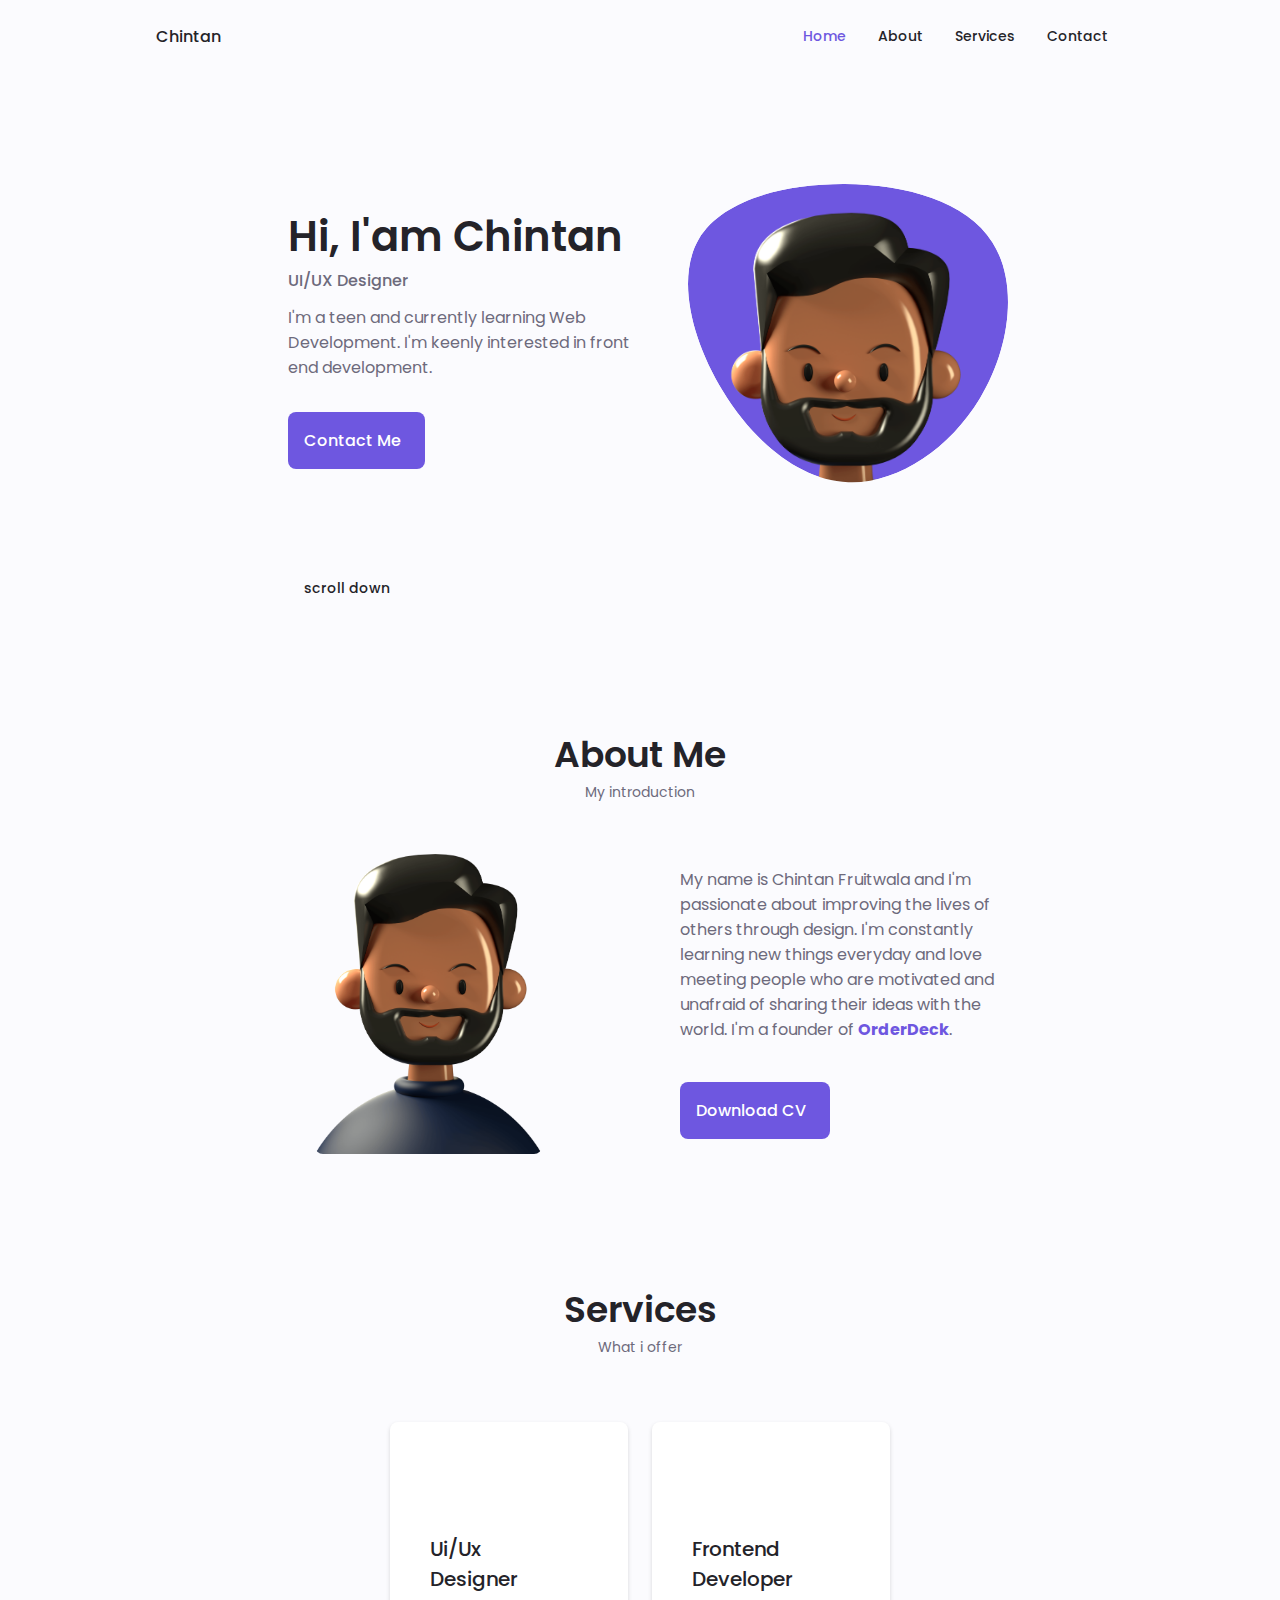
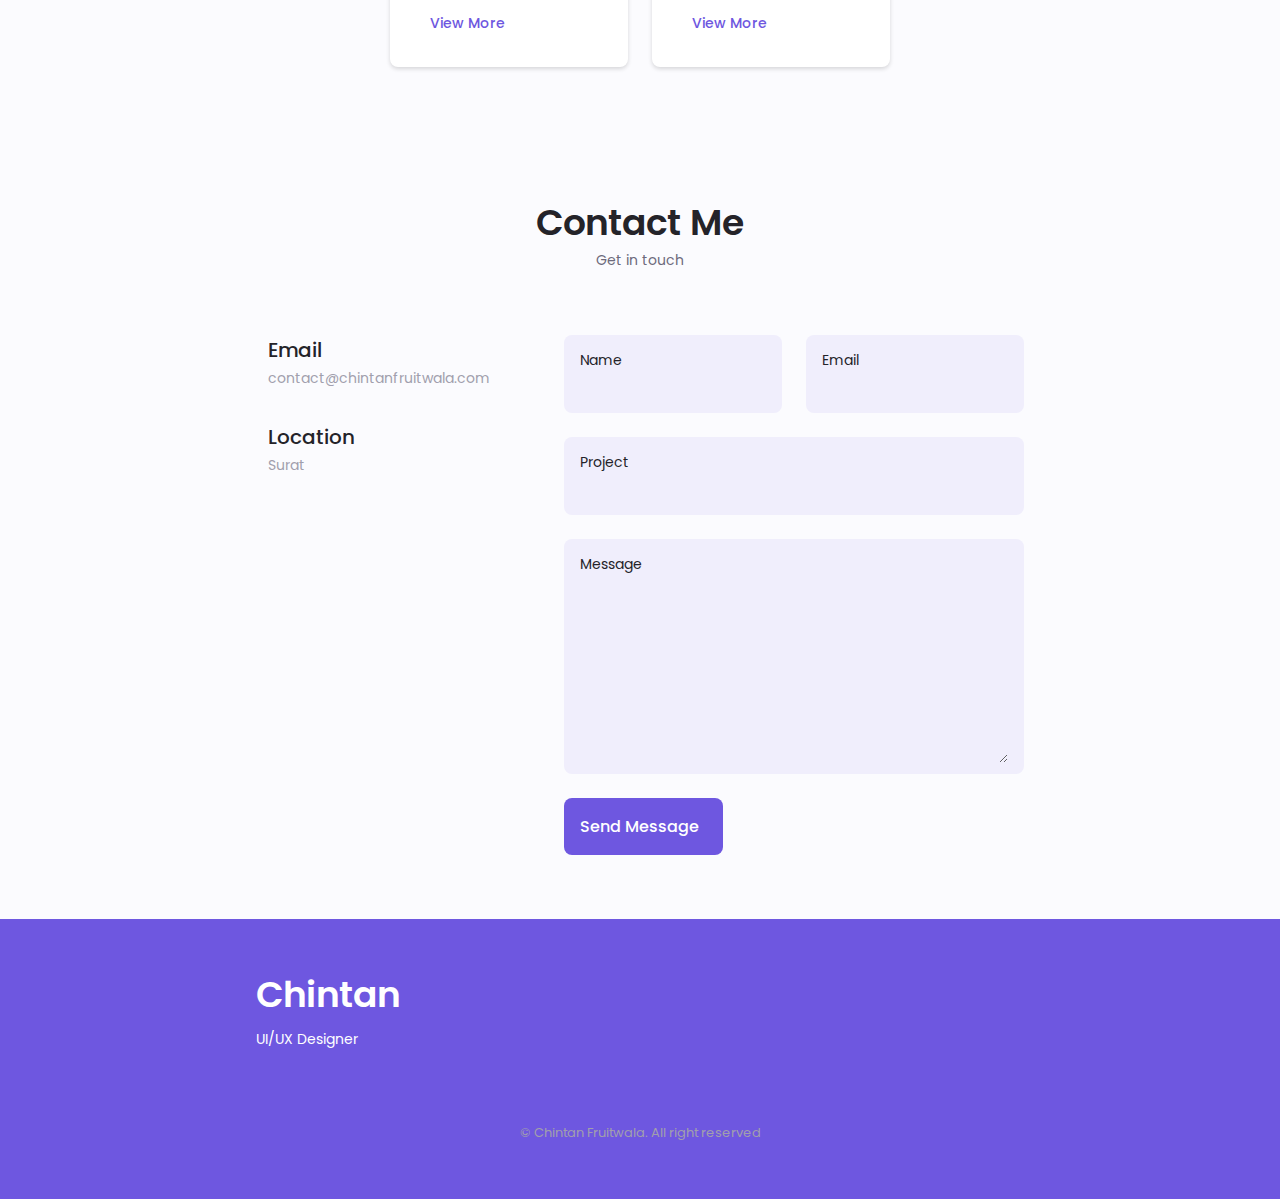
==== index.html @ b018b9fb "Update index.html" ====
<!DOCTYPE html>
    <html lang="en">
    <head>
        
        <!-- Global site tag (gtag.js) - Google Analytics -->
<script async src="https://www.googletagmanager.com/gtag/js?id=G-M8JBEVE46S"></script>
<script>
  window.dataLayer = window.dataLayer || [];
  function gtag(){dataLayer.push(arguments);}
  gtag('js', new Date());

  gtag('config', 'G-M8JBEVE46S');
</script>
        
        <meta charset="UTF-8">
        <meta name="viewport" content="width=device-width, initial-scale=1.0">
           <meta property="og:image" content="https://lh3.googleusercontent.com/fREFjlYlvXl6P2tZYqw1nHJcGnkgIYesmIPYkPiJf-Yu5zZb_kbfrJtriBuGWwwxNN6UVWd-kQT_v7HffkP0263X3piTip_DnR-dN66B=s1200" />
		<meta name="thumbnail" content="https://lh3.googleusercontent.com/fREFjlYlvXl6P2tZYqw1nHJcGnkgIYesmIPYkPiJf-Yu5zZb_kbfrJtriBuGWwwxNN6UVWd-kQT_v7HffkP0263X3piTip_DnR-dN66B=s1200" />
	
	
	
		<meta name="keywords" content="Chintan,chintan fruitwala,digital chintan,chintan patel,Chintan,Chintan Fruitwala">
	
	
		<meta name="description" content="UI/UX Designer">

        <!--==================== UNICONS ====================-->
        <link rel="stylesheet" href="https://unicons.iconscout.com/release/v3.0.6/css/line.css">
        
        <!--==================== SWIPER CSS ====================-->
        <link rel="stylesheet" href="assets/css/swiper-bundle.min.css">
        
        <!--==================== CSS ====================-->
        <link rel="stylesheet" href="assets/css/styles.css">

        <title>Chintan Fruitwala</title>
        <link rel="shortcut icon" type="png" href="assets/img/perfil.png"/>
    </head>
        
        
      
        
        
    <body>
        <!--==================== HEADER ====================-->
        <header class="header" id="header">
            <nav class="nav container">
                <a href="#" class="nav__logo">Chintan</a>

                <div class="nav__menu" id="nav-menu">
                    <ul class="nav__list grid">
                        <li class="nav__item">
                            <a href="#home" class="nav__link active-link">
                                <i class="uil uil-estate nav__icon"></i> Home
                            </a>
                         </li>
                        <li class="nav__item">
                            <a href="#about" class="nav__link">
                                <i class="uil uil-user nav__icon"></i> About
                            </a>
                        </li> 
                        <!-- <li class="nav__item">
                            <a href="#skills" class="nav__link">
                                <i class="uil uil-file-alt nav__icon"></i> Skills
                            </a>
                        </li> -->
                        <li class="nav__item">
                            <a href="#services" class="nav__link">
                                <i class="uil uil-briefcase-alt nav__icon"></i> Services
                            </a>
                        </li>
<!--                         <li class="nav__item">
                            <a href="#portfolio" class="nav__link">
                                <i class="uil uil-scenery nav__icon"></i> Portfolio
                            </a>
                        </li> -->
                        <li class="nav__item">
                            <a href="#contact" class="nav__link">
                                <i class="uil uil-message nav__icon"></i> Contact
                            </a>
                        </li> 
                    </ul>
                    <i class="uil uil-times nav__close" id="nav-close"></i>
                </div>

                <div class="nav__btns">
                    <!-- Theme change button  -->
                    <i class="uil uil-moon change-theme" id="theme-button"></i>

                <div class="nav__toggle" id="nav-toggle">
                    <i class="uil uil-apps"></i>
                    </div>
                </div>
            </nav>
        </header>

        <!--==================== MAIN ====================-->
        <main class="main">
            <!--==================== HOME ====================-->
            <section class="home section" id="home">
                <div class="home__container container grid">
                    <div class="home__content grid">
                        <div class="home__social">
                            <a href="Chintan-CV.html" target="_blank" class="home__social-icon">
                                <i class="uil uil-linkedin-alt"></i>
                            </a>

                            <a href="Chintan-CV.html" target="_blank" class="home__social-icon">
                                <i class="uil uil-dribbble"></i>
                            </a>

                            <a href="https://github.com/chintan1209" target="_blank" class="home__social-icon">
                                <i class="uil uil-github"></i>
                            </a>
                        </div>
                        <div class="home__img">
                            <svg class="home__blob" viewBox="0 0 200 187" xmlns="http://www.w3.org/2000/svg" xmlns:xlink="http://www.w3.org/1999/xlink">
                                <mask id="mask0" mask-type="alpha">
                                    <path d="M190.312 36.4879C206.582 62.1187 201.309 102.826 182.328 134.186C163.346 165.547 
                                    130.807 187.559 100.226 186.353C69.6454 185.297 41.0228 161.023 21.7403 129.362C2.45775 
                                    97.8511 -7.48481 59.1033 6.67581 34.5279C20.9871 10.1032 59.7028 -0.149132 97.9666 
                                    0.00163737C136.23 0.303176 174.193 10.857 190.312 36.4879Z"/>
                                </mask>
                                <g mask="url(#mask0)">
                                    <path d="M190.312 36.4879C206.582 62.1187 201.309 102.826 182.328 134.186C163.346 
                                    165.547 130.807 187.559 100.226 186.353C69.6454 185.297 41.0228 161.023 21.7403 
                                    129.362C2.45775 97.8511 -7.48481 59.1033 6.67581 34.5279C20.9871 10.1032 59.7028 
                                    -0.149132 97.9666 0.00163737C136.23 0.303176 174.193 10.857 190.312 36.4879Z"/>

                                    <image class="home__blob-img" x="12" y='18' xlink:href="assets/img/perfil.png"/>
                                </g>
                            </svg>
                        </div>

                        <div class="home__data">
                            <h1 class="home__title">Hi, I'am Chintan</h1>
                            <h3 class="home__subtitle">UI/UX Designer</h3>
                            <p class="home__description">I'm a teen and currently learning Web Development. I'm keenly interested in front end development. 
                                </p>
                            <a href="#contact" class="button button--flex">
                                Contact Me <i class="uil uil-message button__icon"></i>
                            </a>
                        </div>
                    </div>
                    <div class="home__scroll">
                        <a href="#about" class="home__scroll-button button--flex">
                            <i class="uil uil-mouse-alt home__scroll-mouse"></i>
                            <span class="home__scroll-name">scroll down</span>
                            <i class="uil uil-arrow-down home__scroll-arrow"></i>
                        </a>
                    </div>
                </div>

            </section>

            <!--==================== ABOUT ====================-->
           <section class="about section" id="about">
                <h2 class="section__title">About Me</h2>
                <span class="section__subtitle">My introduction</span>

                <div class="about__container container grid">
                    <img src="assets/img/about.jpg" alt="" class="about__img">

                    <div class="about__data">
                        <p class="about__description">My name is Chintan Fruitwala and I'm passionate about improving the lives of others through design. I'm constantly learning new things everyday and love meeting people who are motivated and unafraid of sharing their ideas with the world. I'm a founder of <a  class="orderdeck" href="https://orderdeck.site" target="_blank" rel="noopener noreferrer">OrderDeck</a>.</p>
                        <style>
                        .orderdeck{
                            color: #6e57e0;
                            font-weight: bold;
                        }
                        </style>



                        <!-- <div class="about__info">
                            <div>
                                <span class="about__info-title">08+</span>
                                <span class="about__info-name">Years <br> experience</span>
                            </div> 

                            <div>
                                <span class="about__info-title">20+</span>
                                <span class="about__info-name">Completed <br> projects</span>
                            </div>

                            <div>
                                <span class="about__info-title">05+</span>
                                <span class="about__info-name">Companies <br> worked</span>
                            </div>
                            </div> -->
                            <div class="about__buttons">
                                <a href="Chintan-CV.html" class="button button--flex">
                                    Download CV <i class="uil uil-file-download-alt button__icon"></i>
                                </a>
                            </div>
                        </div>
                    </div>
                </div>
            </section>

            <!--==================== SERVICES ====================-->
            <section class="services section" id="services">
                <h2 class="section__title">Services</h2>
                <span class="section__subtitle">What i offer</span>

                <div class="services__container container grid">
                    <!--==================== SERVICES 1 ====================-->
                    <div class="services__content">
                        <div>
                            <i class="uil uil-web-grid services__icon"></i>
                            <h3 class="services__title">Ui/Ux <br> Designer</h3>
                        </div>

                        <span class="button button--flex button--small button--link services__button">
                            View More
                            <i class="uil uil-arrow-right button__icon"></i>
                        </span>

                        <div class="services__modal">
                            <div class="services__modal-content">
                                <h4 class="services__modal-title">Ui/Ux <br> Designer</h4>
                                <i class="uil uil-times services__modal-close"></i>

                                <ul class="services__modal-services grid">
                                    <li class="services__modal-service">
                                        <i class="uil uil-check-circle services__modal-icon"></i>
                                        <p>I develop the user interface.</p>
                                    </li>
                                    <li class="services__modal-service">
                                        <i class="uil uil-check-circle services__modal-icon"></i>
                                        <p>Web page development.</p>
                                    </li>
                                    <li class="services__modal-service">
                                        <i class="uil uil-check-circle services__modal-icon"></i>
                                        <p>I create ux element interactions.</p>
                                    </li>
                                    <li class="services__modal-service">
                                        <i class="uil uil-check-circle services__modal-icon"></i>
                                        <p>I position your company brand.</p>
                                    </li>
                                </ul>
                            </div>
                        </div>
                    </div>

                    <!--==================== SERVICES 2 ====================-->
                    <div class="services__content">
                        <div>
                            <i class="uil uil-arrow services__icon"></i>
                            <h3 class="services__title">Frontend <br> Developer</h3>
                        </div>

                        <span class="button button--flex button--small button--link services__button">
                            View More
                            <i class="uil uil-arrow-right button__icon"></i>
                        </span>

                        <div class="services__modal">
                            <div class="services__modal-content">
                                <h4 class="services__modal-title">Frontend <br> Developer</h4>
                                <i class="uil uil-times services__modal-close"></i>

                                <ul class="services__modal-services grid">
                                    <li class="services__modal-service">
                                        <i class="uil uil-check-circle services__modal-icon"></i>
                                        <p>I develop the user interface.</p>
                                    </li>
                                    <li class="services__modal-service">
                                        <i class="uil uil-check-circle services__modal-icon"></i>
                                        <p>Web page development.</p>
                                    </li>
                                    <li class="services__modal-service">
                                        <i class="uil uil-check-circle services__modal-icon"></i>
                                        <p>I create ux element interactions.</p>
                                    </li>
                                    <li class="services__modal-service">
                                        <i class="uil uil-check-circle services__modal-icon"></i>
                                        <p>I position your company brand.</p>
                                    </li>
                                </ul>
                            </div>
                        </div>
                    </div>

                    <!--==================== SERVICES 3 ====================-->
                    
                        </div>
                    </div>
                </div>
            </section>

            <!--==================== PORTFOLIO ====================-->
<!--             <section class="portfolio section" id="portfolio">
                <h2 class="section__title">Portfolio</h2>
                <span class="section__subtitle">Most recent work</span>

                <div class="portfolio__container container swiper-container">
                    <div class="swiper-wrapper"> -->
                        <!--==================== PORTFOLIO 1====================-->
<!--                         <div class="portfolio__content grid swiper-slide">
                            <img src="assets/img/Screenshot 2021-08-11 at 10.11.55 AM.png" alt="" class="portfolio">

                            <div class="portfolio__data">
                                <h3 class="portfolio__title">Interior Design Portfolio </h3>
                                <p class="portfolio__description">Website adaptable to all devices, with ui components and animated interactions.</p>
                                <a href="https://enkoresttudio.netlify.app/" class="button button--flex button--small portfolio__button">
                                    Demo
                                    <i class="uil uil-arrow-right button__icon"></i>
                                </a>
                            </div>
                        </div> -->

                        <!--==================== PORTFOLIO 2====================-->
                        <!-- <div class="portfolio__content grid swiper-slide">
                            <img src="assets/img/portfolio2.jpg" alt="" class="portfolio">

                            <div class="portfolio__data">
                                <h3 class="portfolio__title">Brand Design</h3>
                                <p class="portfolio__description">Website adaptable to all devices, with ui components and animated interactions.</p>
                                <a href="#" class="button button--flex button--small portfolio__button">
                                    Demo
                                    <i class="uil uil-arrow-right button__icon"></i>
                                </a>
                            </div>
                        </div> -->

                        <!--==================== PORTFOLIO 3 ====================-->
                        <!-- <div class="portfolio__content grid swiper-slide">
                            <img src="assets/img/portfolio3.jpg" alt="" class="portfolio">

                            <div class="portfolio__data">
                                <h3 class="portfolio__title">Online Store</h3>
                                <p class="portfolio__description">Website adaptable to all devices, with ui components and animated interactions.</p>
                                <a href="#" class="button button--flex button--small portfolio__button">
                                    Demo
                                    <i class="uil uil-arrow-right button__icon"></i>
                                </a>
                            </div>
                        </div>
                    </div> -->

                    <!-- Add Arrows -->
                    <!-- <div class="swiper-button-next">
                        <i class="uil uil-angle-right-b swiper-portfolio-icon"></i>
                    </div>
                    <div class="swiper-button-prev">
                        <i class="uil uil-angle-left-b swiper-portfolio-icon"></i>
                    </div> -->

                    <!-- Add Pagination -->
                    <!-- <div class="swiper-pagination"></div>
                </div> -->
            </section>
                 

            <!--==================== CONTACT ME ====================-->
            <section class="contact section" id="contact">
                <h2 class="section__title">Contact Me</h2>
                <span class="section__subtitle">Get in touch</span>
              

                <div class="contact__container container grid">
                    <div>
                        <!--<div class="contact__information">
                            <i class="uil uil-phone contact__icon"></i>

                            <div>
                                <h3 class="contact__title">Call Me</h3>
                                <span class="contact__subtitle">63542-58598</span>
                            </div>
                        </div>-->

                        <div class="contact__information">
                            <i class="uil uil-envelope contact__icon"></i>

                            <div>
                                <h3 href="contact@chintanfruitwala.com" class="contact__title">Email</h3>
                                <span href="contact@chintanfruitwala.com" class="contact__subtitle">contact@chintanfruitwala.com</span>
                            </div>
                        </div>

                        <div class="contact__information">
                            <i class="uil uil-map-marker contact__icon"></i>

                            <div>
                                <h3 class="contact__title">Location</h3>
                                <span class="contact__subtitle">Surat</span>
                            </div>
                        </div>
                    </div>

                    <form action="https://formsubmit.co/chintanfruitwala@gmail.com" method="POST" class="contact__form grid">
                        <div class="contact__inputs grid">
                            <div class="contact__content">
                                <label for="" class="contact__label">Name</label>
                                <input type="text" name="name" class="contact__input">
                            </div>

                            <div class="contact__content">
                                <label for="" class="contact__label">Email</label>
                                <input type="email" name="email"class="contact__input">
                            </div>
                        </div>
                        <div class="contact__content">
                            <label for="" class="contact__label">Project</label>
                            <input type="text" name="project" class="contact__input">
                        </div>
                
                         <input type="hidden" name="_captcha" value="false">
                         
                       
                            
                        <input type="hidden" name="_next" value="https://chintanfruitwala.com">
                        

                        
                            
                        <input type="hidden" name="_autoresponse" value="Thank You!">
                      




                        <div class="contact__content">
                            <label for="" class="contact__label">Message</label>
                            <textarea name="message" id="" cols="0" rows="7" class="contact__input"></textarea>
                        </div>

                        <!-- <div>
                            <button type="submit" href="#" class="button button--flex">
                                Send Message
                                <i class="uil uil-message button__icon"></i>
                            </button> -->

                            <div>
                            <button class="button button--flrx" onclick="myFunction()">Send Message
                                <i class="uil uil-message button__icon"></i>

                            
                            </button>

<script>
function myFunction() {
  alert("Thank You!");
}
</script>
   



                        </div>
                    </form>
                </div>
            </section>
        </main>

        <!--==================== FOOTER ====================-->
        <footer class="footer">
            <div class="footer__bg">
                <div class="footer__container container grid">
                    <div>
                        <h1 class="footer__title">Chintan</h1>
                        <span class="footer__subtitle">UI/UX Designer</span>
                    </div>

                    <!-- <ul class="footer__links">
                        
                            <a href="#portfolio" class="footer__link">Portfolio</a>
                        </li>
                        <li>
                            <a href="#about" class="footer__link">About</a>
                        </li>
                        <li>
                        <li>
                            <a href="#contact" class="footer__link"></a>
                        </li>
                    </ul> -->

                    <div class="footer__socials">
                        <a href="https://www.facebook.com/chintan1209" target="_blank" class="footer__social">
                            <i class="uil uil-facebook-f"></i>
                        </a>

                        <a href="https://www.instagram.com/chintangotnochill" target="_blank" class="footer__social">
                            <i class="uil uil-instagram"></i>
                        </a>

                        <a href="https://twitter.com/chintangotchill" target="_blank" class="footer__social">
                            <i class="uil uil-twitter-alt"></i>
                        </a>
                    </div>
                </div>

                <p class="footer__copy">&#169; Chintan Fruitwala. All right reserved</p>
            </div>
        </footer>
        
        <!--==================== SCROLL TOP ====================-->
        <a href="#" class="scrollup" id="scroll-up">
            <i class="uil uil-arrow-up scrollup__icon"></i>
        </a>
        

        <!--==================== SWIPER JS ====================-->
        <script src="assets/js/swiper-bundle.min.js"></script>

        <!--==================== MAIN JS ====================-->
        <script src="assets/js/main.js"></script>
    </body>
    
</html>
---- assets/css/styles.css ----
/*==================== GOOGLE FONTS ====================*/
@import url('https://fonts.googleapis.com/css2?family=Poppins:wght@400;500;600&display=swap');

/*==================== VARIABLES CSS ====================*/
:root { 
    --header-height: 3rem;

    /*========== Colors ==========*/
    /* Change favorite color */
    --hue-color: 250; /*Purple 250 - Green 142 - Blue 230 - Pink 340*/

    /* HSL color mode */
    --first-color: hsl(var(--hue-color), 69%, 61%);
    --first-color-second: hsl(var(--hue-color), 69%, 61%);
    --first-color-alt: hsl(var(--hue-color), 57%, 53%);
    --first-color-lighter: hsl(var(--hue-color), 92%, 85%);
    --title-color: hsl(var(--hue-color), 8%, 15%);
    --text-color: hsl(var(--hue-color), 8%, 45%);
    --text-color-light: hsl(var(--hue-color), 8%, 65%);
    --input-color: hsl(var(--hue-color), 70%, 96%);
    --body-color: hsl(var(--hue-color), 60%, 99%);
    --container-color: #FFF;
    --scroll-bar-color: hsl(var(--hue-color), 12%, 90%);
    --scroll-thumb-color: hsl(var(--hue-color), 12%, 80%);


    /*========== Font and typography ==========*/
    --body-font: 'Poppins', sans-serif;

    /* .5rem = 8px, 1rem = 16px, 1.5rem = 24px ... */
    --big-font-size: 2rem;
    --h1-font-size: 1.5rem;
    --h2-font-size: 1.25rem;
    --h3-font-size: 1.125rem;
    --normal-font-size: .938rem;
    --small-font-size: .813rem;
    --smaller-font-size: .75rem;

    /*========== Font weight ==========*/
    --font-medium: 500;
    --font-semi-bold: 600;

    /*========== Margenes Bottom ==========*/
    /* .25rem = 4px, .5rem = 8px, .75rem = 12px ... */
    --mb-0-25: .25rem;
    --mb-0-5: .5rem;
    --mb-0-75: .75rem;
    --mb-1: 1rem;
    --mb-1-5: 1.5rem;
    --mb-2: 2rem;
    --mb-2-5: 2.5rem;
    --mb-3: 3rem;

    /*========== z index ==========*/
    --z-tooltip: 10;
    --z-fixed: 100;
    --z-modal: 1000;
}

/* Font size for large devices */
@media screen and (min-width: 968px) {
    :root {
        --big-font-size: 2.6rem;
        --h1-font-size: 2.25rem;
        --h2-font-size: 1.5rem;
        --h3-font-size: 1.25rem;
        --normal-font-size: 1rem;
        --small-font-size: .875rem;
        --smaller-font-size: .813rem;
    }
}

/*========== Variables Dark theme ==========*/
body.dark-theme{
    /* HSL color mode */
    --first-color-second: hsl(var(--hue-color), 30%, 8%);
    --title-color: hsl(var(--hue-color), 8%, 95%);
    --text-color: hsl(var(--hue-color), 8%, 75%);
    --input-color: hsl(var(--hue-color), 29%, 16%);
    --body-color: hsl(var(--hue-color), 28%, 12%);
    --container-color: hsl(var(--hue-color), 29%, 16%);
    --scroll-bar-color: hsl(var(--hue-color), 12%, 48%);
    --scroll-thumb-color: hsl(var(--hue-color), 12%, 36%);

}

/*========== Button Dark/Light ==========*/
.nav__btns{
    display: flex;
    align-items: center;
}
.change-theme{
    font-size: 1.25rem;
    color: var(--title-color);
    margin-right: var(--mb-1);
    cursor: pointer;
}
.change-theme:hover{
    color: var(--first-color);
}




/*==================== BASE ====================*/
*{
    box-sizing: border-box;
    padding: 0;
    margin: 0;
}

html{
    scroll-behavior: smooth;
}

body{
    margin: 0 0 var(--header-height) 0;
    font-family: var(--body-font);
    font-size: var(--normal-font-size);
    background-color: var(--body-color);
    color: var(--text-color);
}

h1,h2,h3,h4{
    color: var(--title-color);
    font-weight: var(--font-semi-bold);
}

ul{
    list-style: none;
}

a{
    text-decoration: none;

}

img{
    max-width: 100%;
    height: auto;
    border-radius: .5rem;
}
/*==================== REUSABLE CSS CLASSES ====================*/
.section{
    padding: 2rem 0 4rem;
}

.section__title{
    font-size: var(--h1-font-size);

}

.section__subtitle{
    display: block;
    font-size: var(--small-font-size);
    margin-bottom: var(--mb-3);
}

.section__title,
.section__subtitle{
    text-align: center;
}

/*==================== LAYOUT ====================*/
.container{
    max-width: 768px;
    margin-left: var(--mb-1-5);
    margin-right: var(--mb-1-5);

}

.grid{
    display: grid;
    gap: 1.5rem;
}

.header{
    width: 100%;
    position: fixed;
    bottom: 0;
    left: 0;
    z-index: var(--z-fixed);
    background-color: var(--body-color);
}
/*==================== NAV ====================*/
.nav{
    max-width: 968px;
    height: var(--header-height);
    display: flex;
    justify-content: space-between;
    align-items: center;
}

.nav__logo,
.nav__toggle{
    color: var(--title-color);
    font-weight: var(--font-medium);
}

.nav__logo:hover{
    color: var(--first-color);
}

.nav__toggle{
    font-size: 1.1rem;
    cursor: pointer;
}

.nav__toggle:hover{
    color: var(--first-color);
}

@media screen and (max-width: 767px){
    .nav__menu{
        position: fixed;
        bottom: -100%;
        left: 0;
        width: 100%;
        background-color: var(--body-color);
        padding: 2rem 1.5rem 4rem;
        box-shadow: 0 -1px 4px rgba(0, 0, 0,.15);
        border-radius: 1.5rem 1.5rem 0 0;
        transition: .3s;
        
    }
}

.nav__list{
    grid-template-columns: repeat(3, 1fr);
    gap: 2rem;
}

.nav__link{
    display: flex;
    flex-direction: column;
    align-items: center;
    font-size: var(--small-font-size);
    color: var(--title-color);
    font-weight: var(--font-medium);

    
}
.nav__link:hover{
    color: var(--first-color);
}

.nav__icon{
    font-size: 1.2rem;
    
}

.nav__close{
    position: absolute;
    right: 1.3em;
    bottom: .5rem;
    font-size: 1.5rem;
    cursor: pointer;
    color: var(--first-color);
}

.nav__close:hover{
    color: var(--first-color);
}

/* show menu */
.show-menu{
    bottom: 0;
}

/* Active link */
.active-link{
    color: var(--first-color);
}

/* Change background header */
.scroll-header{
    box-shadow: 0 -1px 4px rgba(0, 0, 0, .15);
}



/*==================== HOME ====================*/

.home__container{
    gap: 1rem;
}


.home__content{
    grid-template-columns: .5fr 3fr;
    padding-top: 3.5rem;
    align-items: center;
}

.home__social{
    display: grid;
    grid-template-columns: max-content;
    row-gap: 1rem;
    
}

.home__social-icon{
    font-size: 1.25rem;
    color: var(--first-color);

}

.home__social-icon:hover{
    color: var(--first-color);
    
}

.home__blob{
    width: 200px;
    fill: var(--first-color);
}
.home__blob-img{
    width: 170px;
}

.home__data{
    grid-column: 1/3;

}

.home__title{
    font-size: var(--big-font-size);

}

.home__subtitle{
    font-size: var(--b3-font-size);
    color: var(--text-color);
    font-weight: var(--font-medium);
    margin-bottom: var(--mb-0-75);
}

.home__description{
    margin-bottom: var(--mb-2);
    
}

.home__scroll{
    display: none;

}

.home__scroll-button{
    color: var(--first-color);
    transition: .3s;
}

.home__scroll-button:hover{
    transform: translateY(0.25rem);
    
}
.home__scroll-mouse{
    font-size: 2rem;
}

.home__scroll-name{
    font-size: var(--small-font-size);
    color: var(--title-color);
    font-weight: var(--font-medium);
    margin-right: var(--mb-0-25);

}

.home__scroll-arrow{
    font-size: 1.25rem;
}

/*==================== BUTTONS ====================*/


.button{
    display: inline-block;
    background-color: var(--first-color);
    color: #FFF;
    padding: 1rem;
    border-radius: .5rem;
    font-weight: var(--font-medium);
    border: aqua;
    font-family: 'Poppins';
    font-size: 16px;
}
.button:hover{
    background-color: var(--first-color-alt);
}
.button__icon{
    font-size: 1.25rem;
    margin-left: var(--mb-0-5);
    transition: .3s;
}
.button--white{
    background-color: #FFF;
    color: var(--first-color);
}

.button--white:hover{
    background-color: #FFF;
}



.button--flex{
    display: inline-flex;
    align-items: center;
}

.button--small{
    padding: .75rem 1rem;
}

.button--link{
    padding: 0;
    background-color: transparent;
    color: var(--first-color);
}
.button--link:hover{
    background-color: transparent;
    color: var(--first-color-alt);
}

.button.button.button--flrx {
    display: inline-flex;
    align-items: center;
}




/*==================== ABOUT ====================*/
.about__img{
    width: 200px;
    border-radius: .5rem;
    justify-self: center;
    align-self: center;
}
.about__description{
    text-align: center;
    margin-bottom: var(--mb-2-5);
    
}

.about__info{
    display: flex;
    justify-content: space-evenly;
    margin-bottom: var(--mb-2-5);

}

.about__info-title{
    font-size: var(--h2-font-size);
    font-weight: var(--font-semi-bold);
    color: var(--title-color);
}
.about__info-name{
    font-size: var(--smaller-font-size);

}

.about__info-title,
.about__info-name{
    display: block;
    text-align: center;

}
.about__buttons{
    display: flex;
    justify-content: center;
}



/*==================== SKILLS ====================*/
.skills__container {
    row-gap: 0;
  }
  
  .skills__header {
    display: flex;
    align-items: center;
    margin-bottom: var(--mb-2-5);
    cursor: pointer;
  }
  
  .skills__icon, .skills__arrow {
    font-size: 2rem;
    color: var(--first-color);
  }
  
  .skills__icon {
    margin-right: var(--mb-0-75);
  }
  
  .skills__title {
    font-size: var(--h3-font-size);
  }
  
  .skills__subtitle {
    font-size: var(--smaller-font-size);
    color: var(--text-color-light);
  }
  
  .skills__arrow {
    margin-left: auto;
    transition: .4s;
  }
  
  .skills__list {
    row-gap: 1.5rem;
    padding-left: 2.7rem;
  }
  
  .skills__titles {
    display: flex;
    justify-content: space-between;
    margin-bottom: var(--mb-0-5);
  }
  
  .skills__name {
    font-size: var(--normal-font-size);
    font-weight: var(--font-medium);
  }
  
  .skills__bar, .skills__percentage {
    height: 5px;
    border-radius: .25rem;
  }
  
  .skills__bar {
    background-color: var(--first-color-lighter);
  }
  
  .skills__percentage {
    display: block;
    background-color: var(--first-color);
  }
  
  .skills__html {
    width: 90%;
  }
  
  .skills__css {
    width: 80%;
  }
  
  .skills__js {
    width: 60%;
  }
  
  .skills__react {
    width: 85%;
  }
  
  .skills__php {
    width: 80%;
  }
  
  .skills__node {
    width: 70%;
  }
  
  .skills__firebase {
    width: 90%;
  }
  
  .skills__python {
    width: 55%;
  }
  
  .skills__figma {
    width: 90%;
  }
  
  .skills__sketch {
    width: 85%;
  }
  
  .skills__photoshop {
    width: 85%;
  }
  
  .skills__close .skills__list {
    height: 0px;
    overflow: hidden;
  }
  
  .skills__open .skills__list {
    height: max-content;
    margin-bottom: var(--mb-2-5);
  }
  
  .skills__open .skills__arrow {
    transform: rotate(-180deg);
  }
  
/*==================== QUALIFICATION ====================*/
.qualification__tabs{
    display: flex;
    justify-content: space-evenly;
    margin-bottom: var(--mb-2);

}
.qualification__button{
    font-size: var(--h3-font-size);
    font-weight: var(--font-medium);
    cursor: pointer;
}
.qualification__button:hover{
    color: var(--first-color);

}

.qualification__icon{
    font-size: 1.8rem;
    margin-right: var(--mb-0-25);
}

.qualification__data{
    display: grid;
    grid-template-columns: 1fr max-content 1fr;
    column-gap: 1.5rem;
}

.qualification__title{
    font-size: var(--normal-font-size);
    font-weight: var(--font-medium);
}

.qualification__subtitle{
    display: inline-block;
    font-size: var(--small-font-size);
    margin-bottom: var(--mb-1);

}

.qualification__calendar{
    font-size: var(--smaller-font-size);
    color: var(--text-color-light);
}

.qualification__rounder{
    display: inline-block;
    width: 13px;
    height: 13px;
    background-color: var(--first-color);
    border-radius: 50%;
}

.qualification__line{
    display: block;
    width: 1px;
    height: 100%;
    background-color: var(--first-color);
    transform: translate(6px, -7px);
}

.qualification [data-content]{
    display: none;
}

.qualification__active[data-content]{
    display: block;
}

.qualification__button.qualification__active{
    color: var(--first-color);
}


/*==================== SERVICES ====================*/
.services__container{
    gap: 1.5rem;
    grid-template-columns: repeat(2, 1fr);
}
.services__content{
    position: relative;
    background-color: var(--container-color);
    padding: 3.5rem .5rem 1.25rem 1.5rem;
    border-radius: .5rem;
    box-shadow: 0 2px 4px rgba(0, 0, 0, .15);
    transition: .3s;
}
.services__content:hover{
    box-shadow: 0 4px 8px rgba(0, 0, 0, .15);
}
.services__icon{
    display: block;
    font-size: 1.5rem;
    color: var(--first-color);
    margin-bottom: var(--mb-1);
}
.services__title{
    font-size: var(--h3-font-size);
    margin-bottom: var(--mb-1);
    font-weight: var(--font-medium);
}
.services__button{
    cursor: pointer;
    font-size: var(--small-font-size);
}

.services__button:hover .button__icon{
    transform: translateX(.25rem);
}

.services__modal{
    position: fixed;
    top: 0;
    left: 0;
    right: 0;
    bottom: 0;
    background-color: rgba(0, 0, 0, .5);
    display: flex;
    align-items: center;
    justify-content: center;
    padding: 0 1rem;
    z-index: var(--z-modal);
    opacity: 0;
    visibility: hidden;
    transition: .3s;
}

.services__modal-content{
    position: relative;
    background-color: var(--container-color);
    padding: 1.5rem;
    border-radius: .5rem;
} 
.services__modal-services{
    row-gap: 1rem;

}
.services__modal-service{
    display: flex;
}

.services__modal-title{
    font-size: var(--h3-font-size);
    font-weight: var(--font-medium);
    margin-bottom: var(--mb-1-5);
}

.services__modal-close{
    position: absolute;
    top: 1rem;
    right: 1rem;
    font-size: 1.5rem;
    color: var(--first-color);
    cursor: pointer;
} 

.services__modal-icon{
    color: var(--first-color);
    margin-right: var(--mb-0-25);
}


/* Active Modal */
.active-modal{
    opacity: 1;
    visibility: visible;

}

/*==================== PORTFOLIO ====================*/
.portfolio__container{
    overflow: initial;
}
.portfolio__content{
    padding: 0 1.5rem;
}
.portfolio__img{
    width: 265px;
    border-radius: .5rem;
    justify-self: center;

}
.portfolio__title{
    font-size: var(--h3-font-size);
    margin-bottom: var(--mb-0-5);
}
.portfolio__description{
    margin-bottom: var(--mb-0-75);
}
.portfolio__button:hover .button__icon{
    transform: translateX(.25rem);
}
.swiper-button-prev::after,
.swiper-button-next::after{
    content: '';
}

.swiper-portfolio-icon{
    font-size: 2rem;
    color: var(--first-color);
}

.swiper-button-prev{
    left: -.5rem;

}

.swiper-button-next{
    right: -.5rem;
}

.swiper-container-horizontal > .swiper-pagination-bullets{
    bottom: -2.5rem;
}

.swiper-pagination-bullet-active{
    background-color: var(--first-color);
}

.swiper-button-prev,
.swiper-button-next,
.swiper-pagination-bullet{
    outline: none;
}

/*==================== PROJECT IN MIND ====================*/
.project{
    text-align: center;
}

.project__bg{
    background-color: var(--first-color-second);
    padding-top: 3rem;
}
.project__title{
    font-size: var(--h2-font-size);
    margin-bottom: var(--mb-0-75);
}

.project__description{
    margin-bottom: var(--mb-1-5);
}
.project__title,
.project__description{
    color: #FFF;
}
.project__img{
    width: 232px;
    justify-self: center;
}


/*==================== TESTIMONIAL ====================*/
.testimonial__data,
.testimonial__header{
    display: flex;
}
.testimonial__data{
    justify-content: space-between;
    margin-bottom: var(--mb-1);
}

.testimonial__img{
    width: 60px;
    height: 60px;
    border-radius: 50%;
    margin-right: var(--mb-0-75);
}

.testimonial__name{
    font-size: var(--h3-font-size);
    font-weight: var(--font-medium);
    
}

.testimonial__client{
    font-size: var(--small-font-size);
    color: var(--text-color-light);
}

.testimonial__description{
    margin-bottom: var(--mb-2-5);
}
.testimonial__icon-star{
    color: var(--first-color);
}
.swiper-container .swiper-pagination-testimonial{
    bottom: 0;
}


/*==================== CONTACT ME ====================*/
.contact__container{
    row-gap: 3rem;
}
.contact__information{
    display: flex;
    margin-bottom: var(--mb-2);   
}
.contact__icon{
    font-size: 2rem;
    color: var(--first-color);
    margin-right: var(--mb-0-75);
}

.contact__title{
    font-size: var(--h3-font-size);
    font-weight: var(--font-medium);
    
}
.contact__subtitle{
    font-size: var(--small-font-size);
    color: var(--text-color-light);
}
.contact__label{
    font-size: var(--small-font-size);
    color: var(--title-color);
}

.contact__content{
    background-color: var(--input-color);
    border-radius: .5rem;
    padding: .75rem 1rem .25rem;
}
.contact__input{
    width: 100%;
    background-color: var(--input-color);
    color: var(--text-color);
    font-family: var(--body-color);
    font-size: var(--normal-font-size);
    border: none;
    outline: none;
    padding: .25rem .5rem .5rem 0;
}


/*==================== FOOTER ====================*/
.footer{
    padding-top: 2rem;
}
.footer__container{
    row-gap: 3.5rem;
}

.footer__bg{
    background-color: var(--first-color-second);
    padding: 2rem 0 3rem;
}
.footer__title{
    font-size: var(--h1-font-size);
    margin-bottom: var(--mb-0-25);
}
.footer__subtitle{
    font-size: var(--small-font-size);
}
.footer__links{
    display: flex;
    flex-direction: column;
    row-gap: 1.5rem;

}
.footer__links:hover{
    color: var(--first-color-lighter);
}

.footer__social{
    font-size: 1.25rem;
    margin-right: var(--mb-1-5);
}

.footer__social:hover{
    color: var(--first-color-lighter);
}

.footer__copy{
    font-size: var(--smaller-font-size);
    text-align: center;
    color: var(--text-color-light);
    margin-top: var(--mb-3);
}
.footer__title,
.footer__subtitle,
.footer__link,
.footer__social{
    color: #FFF;
}

/*========== SCROLL UP ==========*/
.scrollup{
    position: fixed;
    right: 2.5rem;
    bottom: -20%;
    background-color: var(--first-color);
    opacity: .8;
    padding: 0 .3rem;
    border-radius: .4rem;
    z-index: var(--z-tooltip);
    transition: .4s;
}
.scrollup:hover{
    background-color: var(--first-color-alt);
}

.scrollup__icon{
    font-size: 1.5rem;
    color: #FFF;
}

/* Show scroll */
.show-scroll{
    bottom: 7rem;
}


/*========== SCROLL BAR ==========*/
::-webkit-scrollbar{
    width: .60rem;
    background-color: var(--scroll-bar-color);
    border-radius: .5rem;
}
::-webkit-scrollbar-thumb{
    background-color: var(--scroll-thumb-color);
    border-radius: .5rem;
}

::-webkit-scrollbar-thumb:hover{
    background-color: var(--text-color-light);
}

.btn-img[data-v-6f591188] {
    position: absolute;
    width: 49%;
    height: 100%;
    left: 32px;
    top: -13px;
    cursor: pointer;
}

/*==================== MEDIA QUERIES ====================*/
/* For small devices */
@media screen and (max-width: 350px){
    .container{
        margin-left: var(--mb-1);
        margin-right: var(--mb-1);
    }
    .nav__menu{
        padding: 2rem .25rem 4rem;
    }
    .nav__list{
        column-gap: 0;
    }
    .home_content{
        grid-template-columns: .25fr 3fr;
    }
    .home__blob{
        width: 180px;
    }
    .skills__title{
        font-size: var(--normal-font-size);
    }
    .qualification__data{
        gap: .5rem;
    }
    
    {
        grid-template-columns: max-content;
        justify-content: center;
    }
    .services_content{
        padding-right: 3.5rem;
    }
    .services__modal{
        padding: 0 .5rem;
    }
    .project__img{
        width: 200px;
    }
    .testimonial__data,
    .testimonial__header{
        flex-direction: column;
        align-items: center;

    }
    .testimonial__img{
        margin-right: 0;
        margin-bottom: var(--mb-0-25);
    }
    .testimonial__data,
    .testimonial__description{
        text-align: center;
    }
}





/* For medium devices */
@media screen and (min-width: 568px){
    .home__content{
        grid-template-columns: max-content 1fr 1fr;
    }
    .home__data{
        grid-column: initial;
    }
    .home__img{
        order: 1;
        justify-self: center;
    }
    .about__container,
    .skills__container,
    .portfolio__content,
    .project__container,
    .contact__container,
    .footer__container{
        grid-template-columns: repeat(2, 1fr);
    }
    .qualification__sections{
        display: grid;
        grid-template-columns: .6fr;
        justify-content: center;
    }
}

@media screen and (min-width: 768px){
    .container{
        margin-left: auto;
        margin-right: auto;
    }

    body{
        margin: 0;

    }
    .section{
        padding: 6rem 0 2rem;
    }
    .section__subtitle{
        margin-bottom: 4rem;
    }
    .header{
        top: 0;
        bottom: initial;
    }
    .header,
    .main,
    .footer__container{
        padding: 0 1rem;

    }
    .nav{
        height: calc(var(--header-height) + 1.5rem);
        column-gap: 1rem;
    }
    .nav__icon,
    .nav__close,
    .nav__toggle{
        display: none;
    }
    .nav__list{
        display: flex;
        column-gap: 2rem;
        
    }
    .nav__menu{
        margin-left: auto;
    }
    .change-theme{
        margin: 0;
    }

    .home__container{
        row-gap: 5rem;

    }
    .home__content{
        padding-top: 5.5rem;
        column-gap: 2rem;
    }
    .home__blob{
        width: 270px;
    }
    .home__scroll{
        display: block;
    }
    .home__scroll-button{
        margin-left: 3rem;
    }
    .about__container{
        column-gap: 5rem;
    }
    .about__img{
        width: 227px;
    margin-top: -13px;    }
    .about__description{
        text-align: initial;
    }
    .about__info{
        justify-content: space-between;
    }
    .about__buttons{
        justify-content: initial;
    }
    .qualification__tabs{
        justify-content: center;
    }
    .qualification__button{
        margin: 0 var(--mb-1);
    }
    .qualification__sections{
        grid-template-columns: .5fr;
    }
    .services__container{
        grid-template-columns: repeat(2, 218px);
        justify-content: center;
    }
    .services__icon{
        font-size: 2rem;
    }
    .services__content{
        padding: 6rem 0 2rem 2.5rem;
    }
    .services__modal-content{
        width: 450px;
    }
    .portfolio__img{
        width: 320px;
    }
    .portfolio__content{
        align-items: center;
    }
    .project{
        text-align: initial;
    }
    .project__bg{
        background: none;
    }
    .project__container{
        background-color: var(--first-color-second);
        border-radius: 1rem;
        padding: 3rem 2.5rem 0;
        grid-template-columns: 1fr max-content;
        column-gap: 3rem;
    }
    .project__data{
        padding-top: .8rem;
    }

    .footer__container{
        grid-template-columns: repeat(3, 1fr);
    }
    .footer__bg{
        padding: 3rem 0 3.5rem;
    }
    .footer__links{
        flex-direction: row;
        column-gap: 2rem;
    }
    .footer__socials{
        justify-self: flex-end;
    }
    .footer__copy{
        margin-top: 4.5rem;
    }


}













/* For large devices */

@media screen and (min-width: 1024px){
    .header,
    .main,
    .footer__container{
        padding: 0;
    }
    .home__blob{
        width: 320px;
    }
    .home__social{
        transform: translateX(-6rem);
    }
    .services__container{
        grid-template-columns: repeat(2, 238px);
    }
    .portfolio__content{
        column-gap: 5rem;
    }
    .swiper-portfolio-icon{
        font-size: 3.5rem;
    }
    .swiper-button-prev{
        left: -3.5rem;
    }
    .swiper-button-next{
        right: -3.5rem;
    }
    .swiper-container-horizontal > ,.swiper-pagination-bullets{
        bottom: -4.5rem;
    }
    .contact__form{
        width: 460px;
    }
    .contact__inputs{
        grid-template-columns: repeat(2, 1fr);
    }
}
.btn-img[data-v-6f591188] {
    position: absolute;
    width: 100%;
    height: 100%;
    left: 0;
    top: 0;
    cursor: pointer;
}
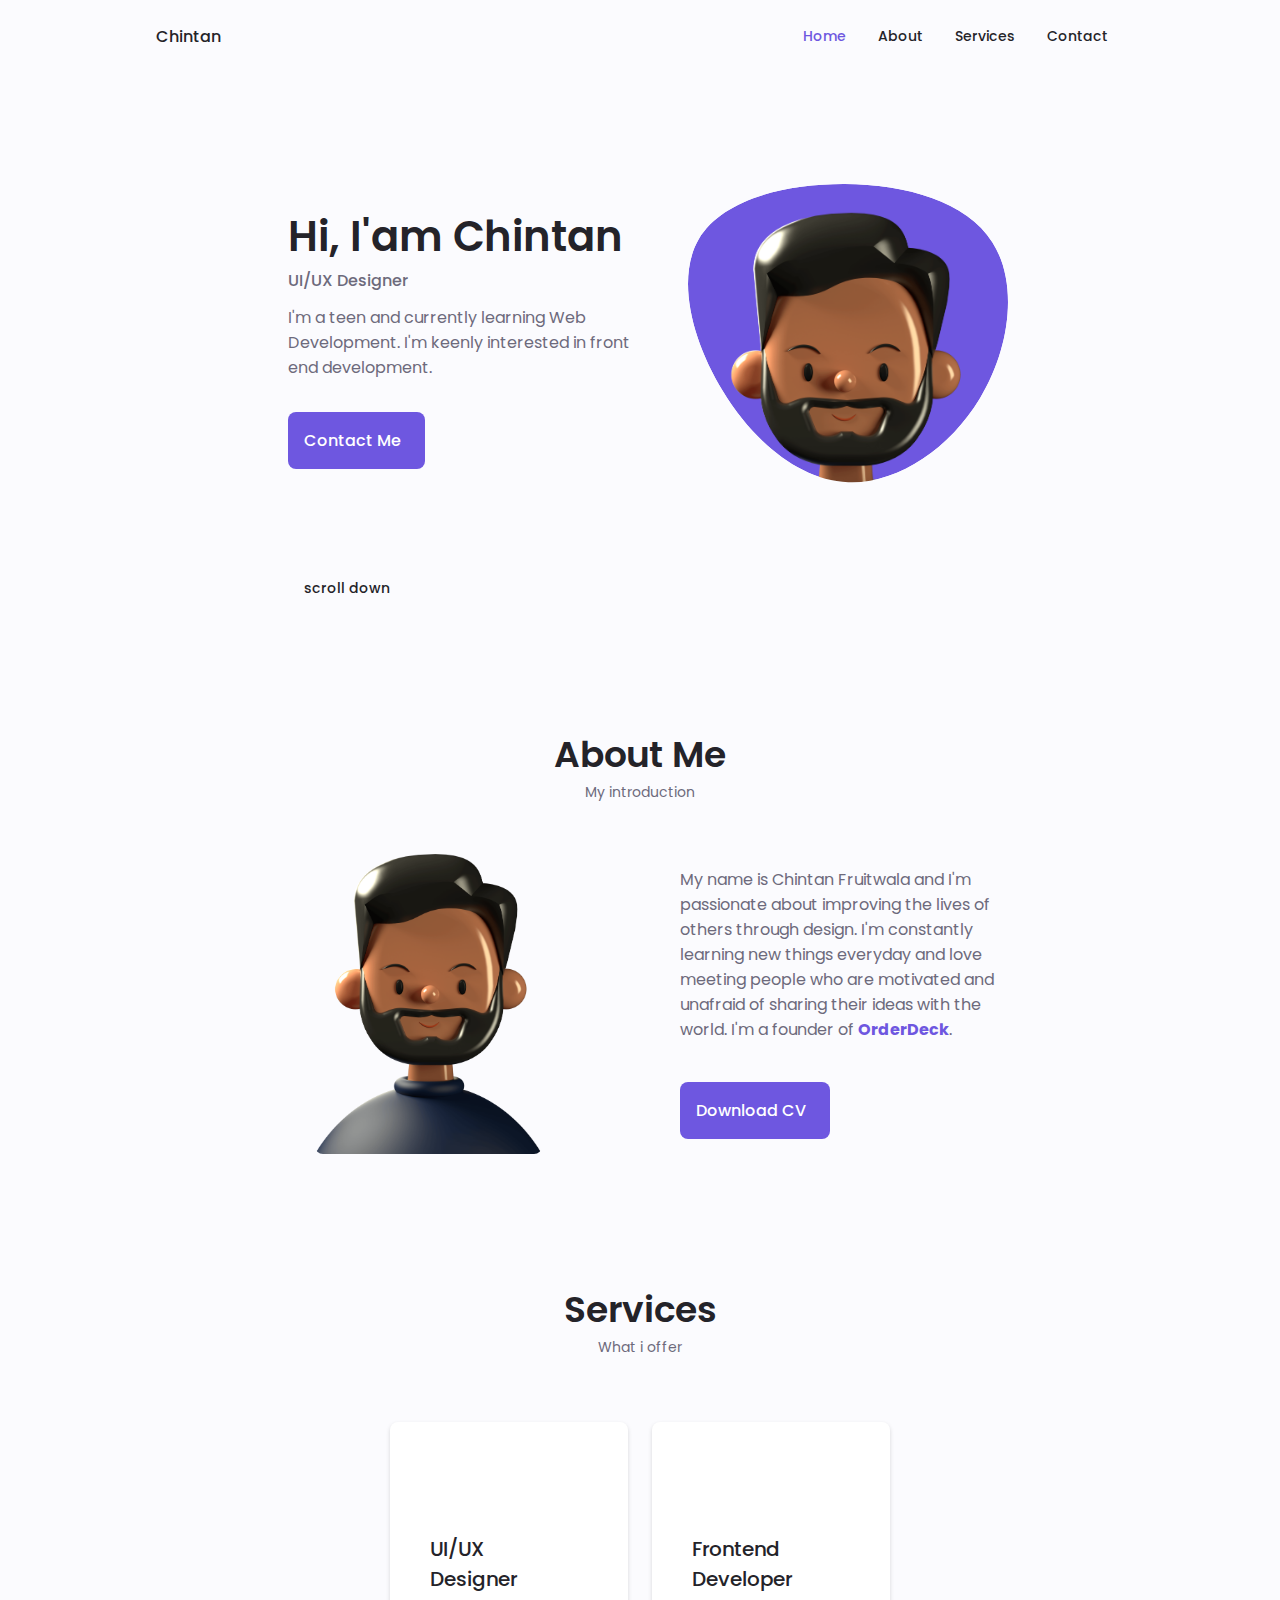
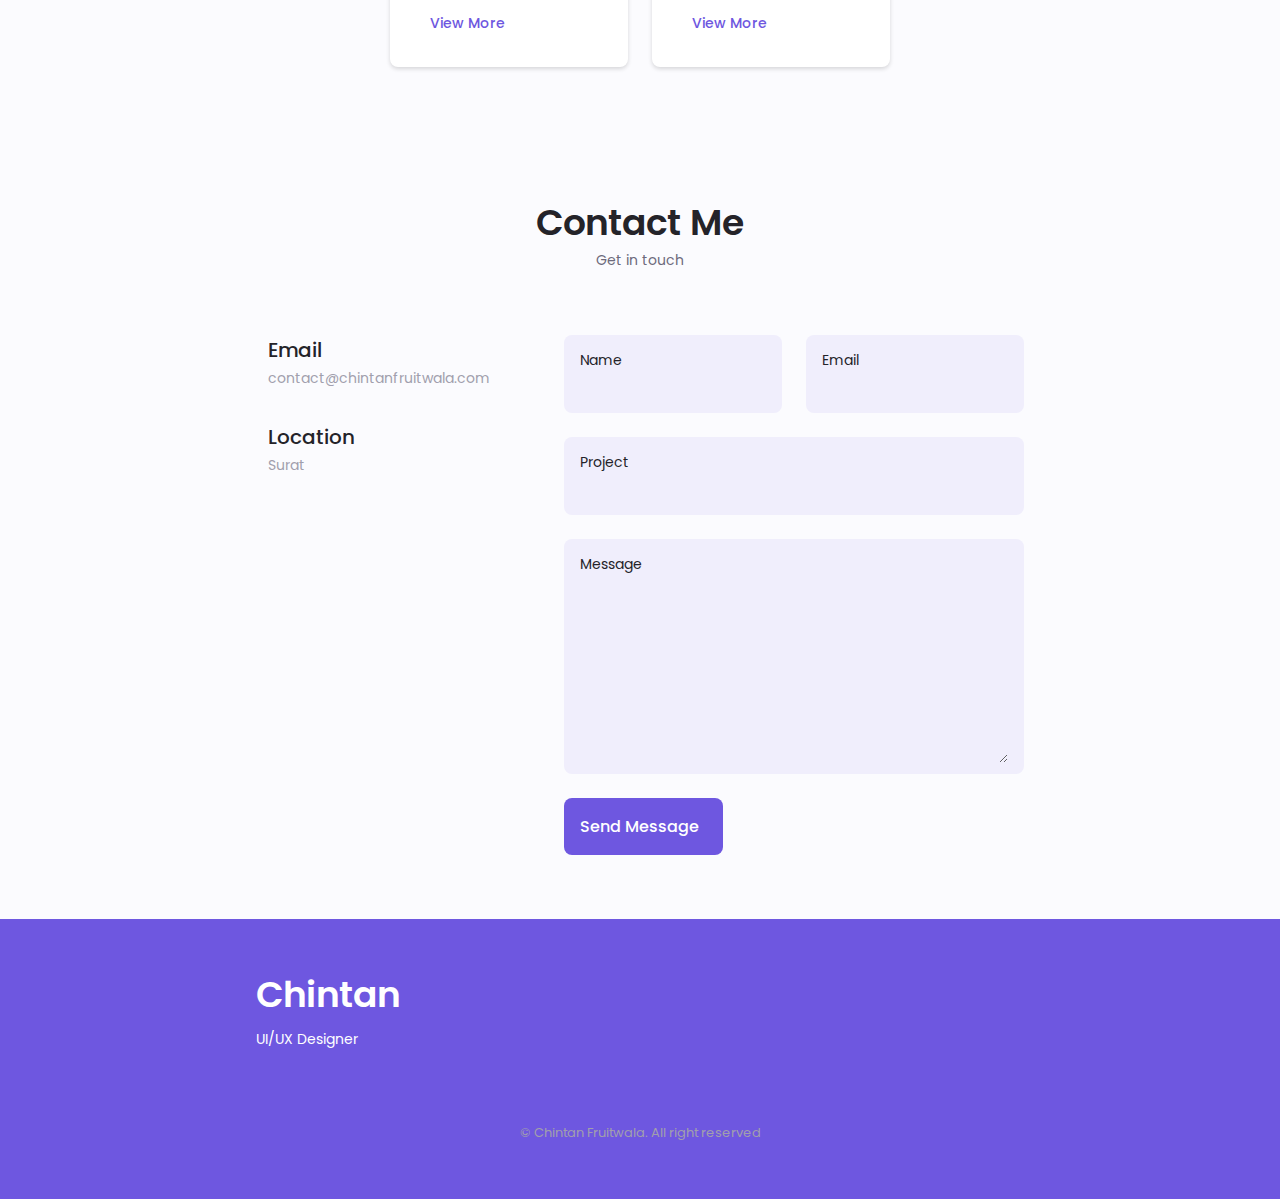
==== commit bdf105b6: "Update index.html" ====
--- a/index.html
+++ b/index.html
@@ -101,16 +101,16 @@
                 <div class="home__container container grid">
                     <div class="home__content grid">
                         <div class="home__social">
-                            <a href="Chintan-CV.html" target="_blank" class="home__social-icon">
+                            <a href="https://www.linkedin.com/in/chintan-fruitwala-8825a321b/" target="_blank" class="home__social-icon">
                                 <i class="uil uil-linkedin-alt"></i>
                             </a>
 
-                            <a href="Chintan-CV.html" target="_blank" class="home__social-icon">
+                            <a href="https://dribbble.com/chintanfruitwala" target="_blank" class="home__social-icon">
                                 <i class="uil uil-dribbble"></i>
                             </a>
 
-                            <a href="https://github.com/chintan1209" target="_blank" class="home__social-icon">
-                                <i class="uil uil-github"></i>
+                            <a href="https://www.behance.net/chintanfruitwa/" target="_blank" class="home__social-icon">
+                                 <i class="uil uil-behance"></i>
                             </a>
                         </div>
                         <div class="home__img">
@@ -208,7 +208,7 @@
                     <div class="services__content">
                         <div>
                             <i class="uil uil-web-grid services__icon"></i>
-                            <h3 class="services__title">Ui/Ux <br> Designer</h3>
+                            <h3 class="services__title">UI/UX <br> Designer</h3>
                         </div>
 
                         <span class="button button--flex button--small button--link services__button">
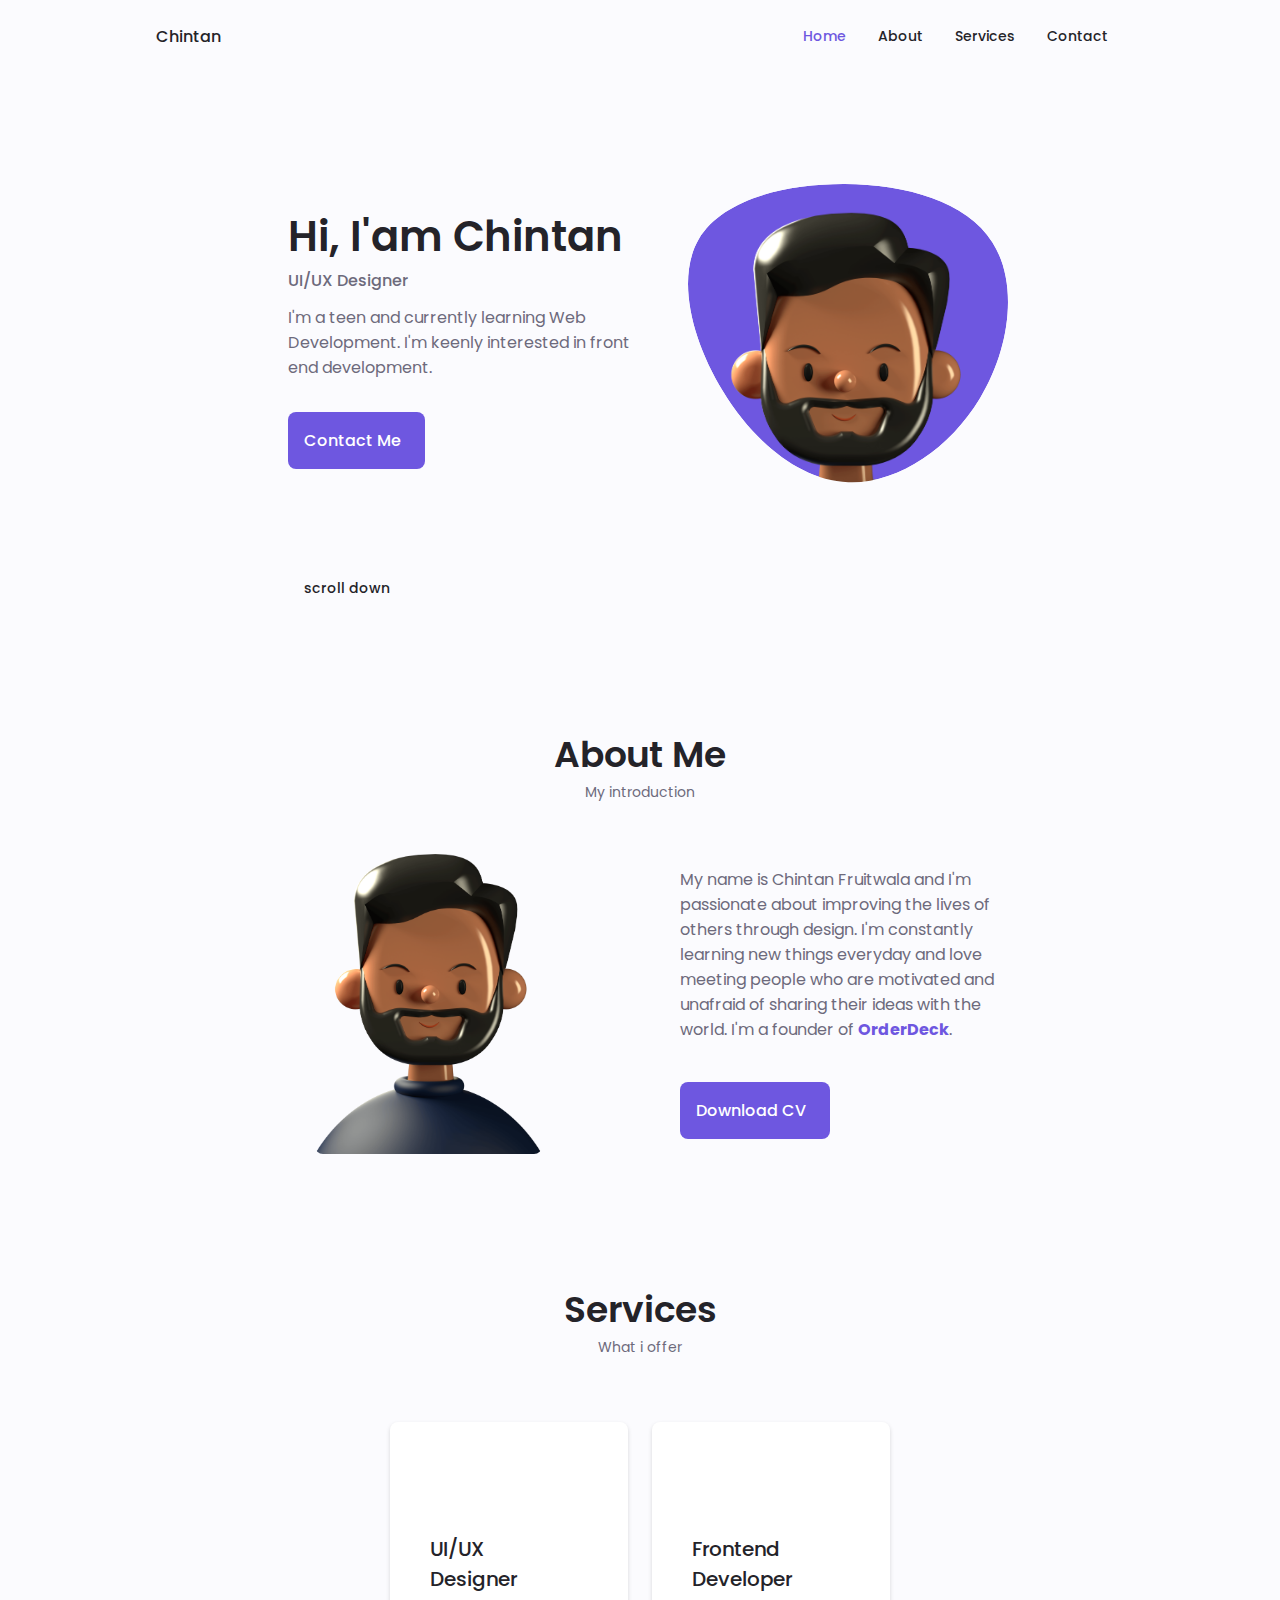
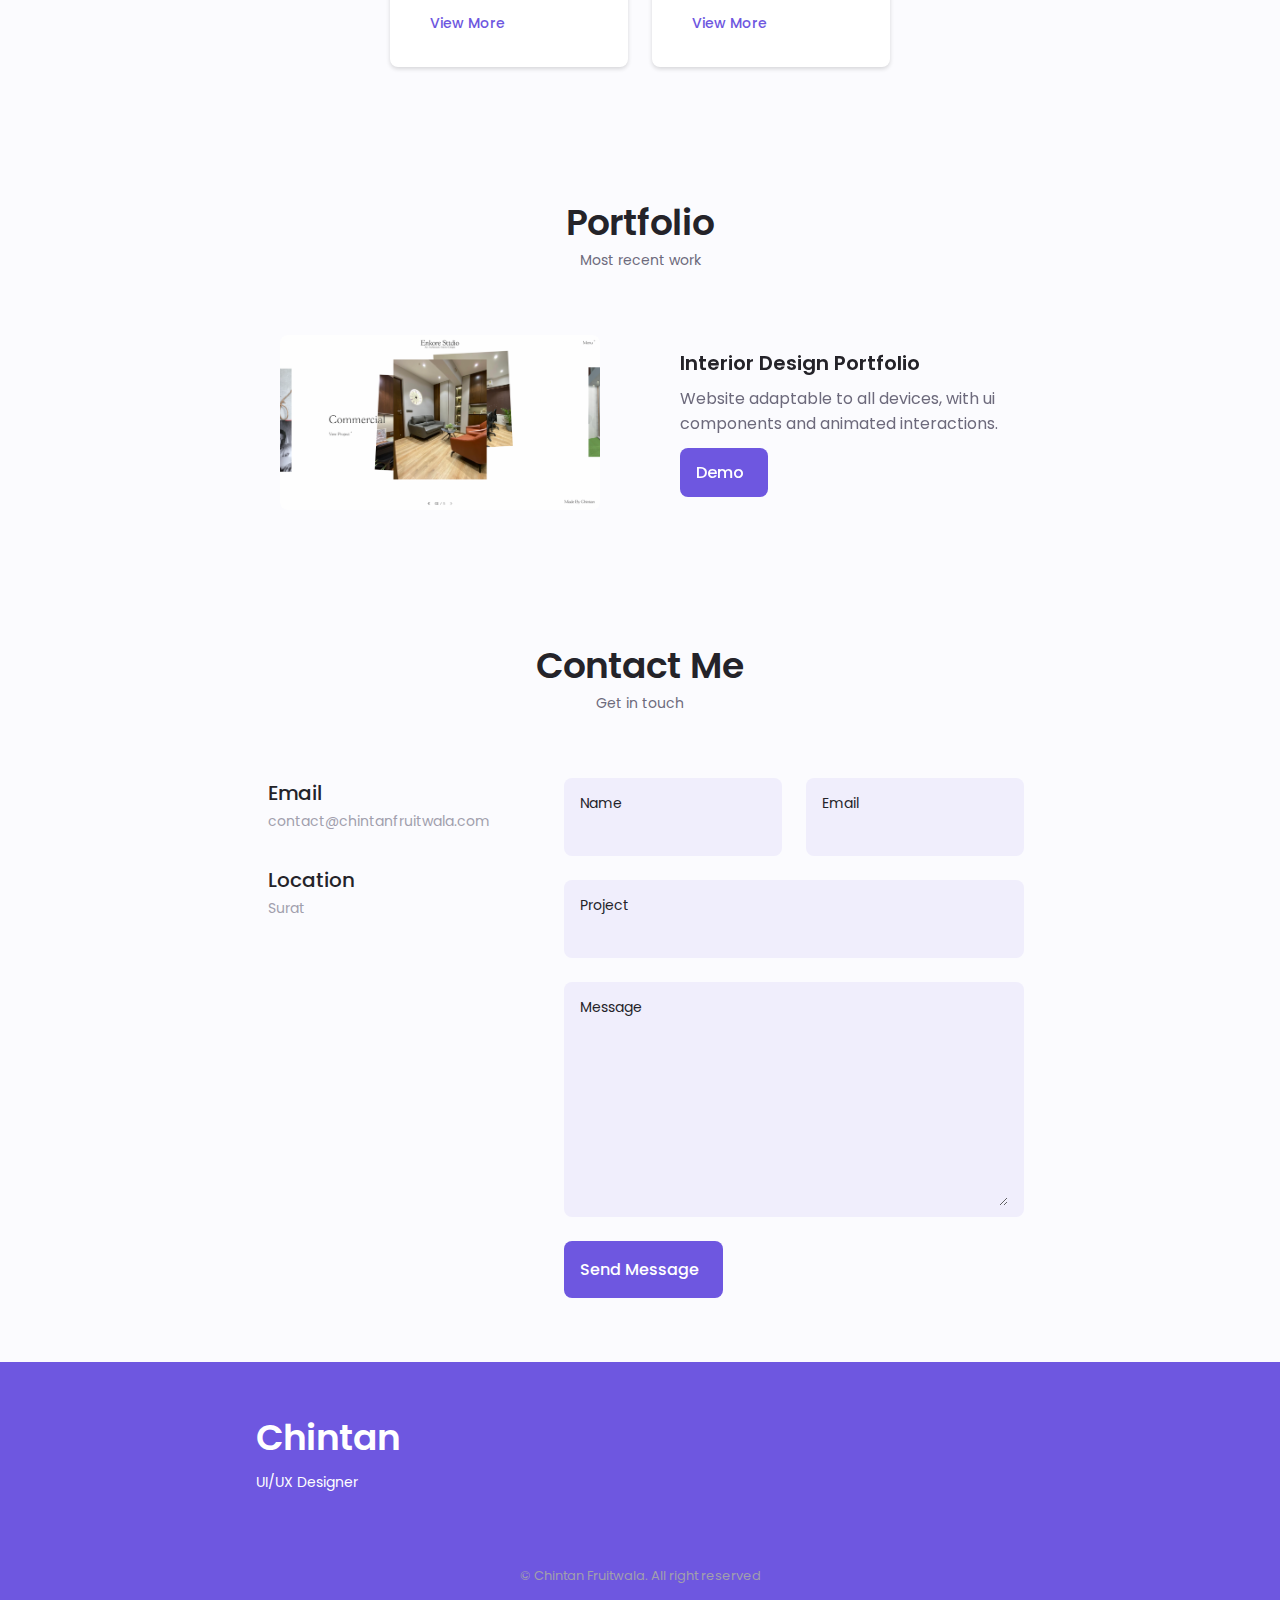
==== commit c355afd3: "Update index.html" ====
--- a/index.html
+++ b/index.html
@@ -189,7 +189,7 @@
                             </div>
                             </div> -->
                             <div class="about__buttons">
-                                <a href="Chintan-CV.html" class="button button--flex">
+                                <a href="An honest review( Chintan).pdf" class="button button--flex">
                                     Download CV <i class="uil uil-file-download-alt button__icon"></i>
                                 </a>
                             </div>
@@ -290,14 +290,14 @@
             </section>
 
             <!--==================== PORTFOLIO ====================-->
-<!--             <section class="portfolio section" id="portfolio">
+             <section class="portfolio section" id="portfolio">
                 <h2 class="section__title">Portfolio</h2>
                 <span class="section__subtitle">Most recent work</span>
 
                 <div class="portfolio__container container swiper-container">
-                    <div class="swiper-wrapper"> -->
+                    <div class="swiper-wrapper">
                         <!--==================== PORTFOLIO 1====================-->
-<!--                         <div class="portfolio__content grid swiper-slide">
+                         <div class="portfolio__content grid swiper-slide">
                             <img src="assets/img/Screenshot 2021-08-11 at 10.11.55 AM.png" alt="" class="portfolio">
 
                             <div class="portfolio__data">
@@ -308,7 +308,7 @@
                                     <i class="uil uil-arrow-right button__icon"></i>
                                 </a>
                             </div>
-                        </div> -->
+                        </div> 
 
                         <!--==================== PORTFOLIO 2====================-->
                         <!-- <div class="portfolio__content grid swiper-slide">
